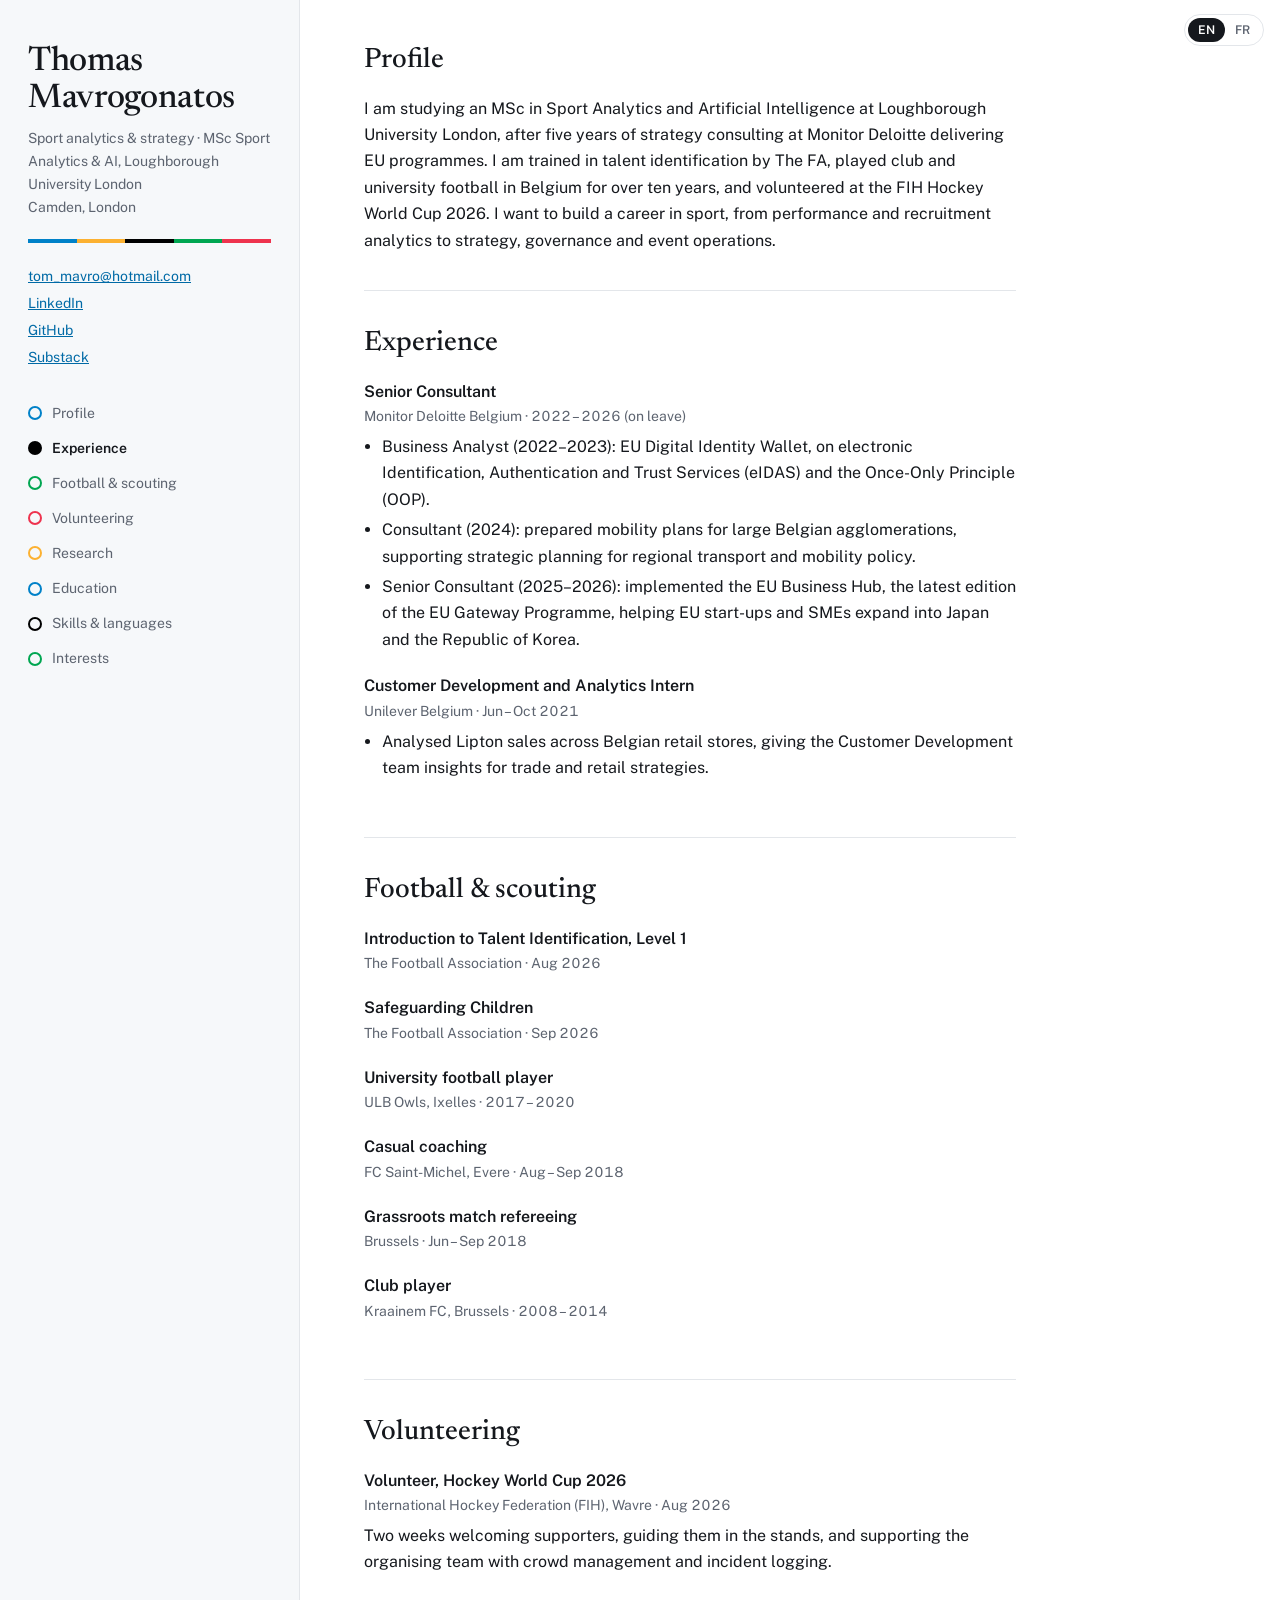
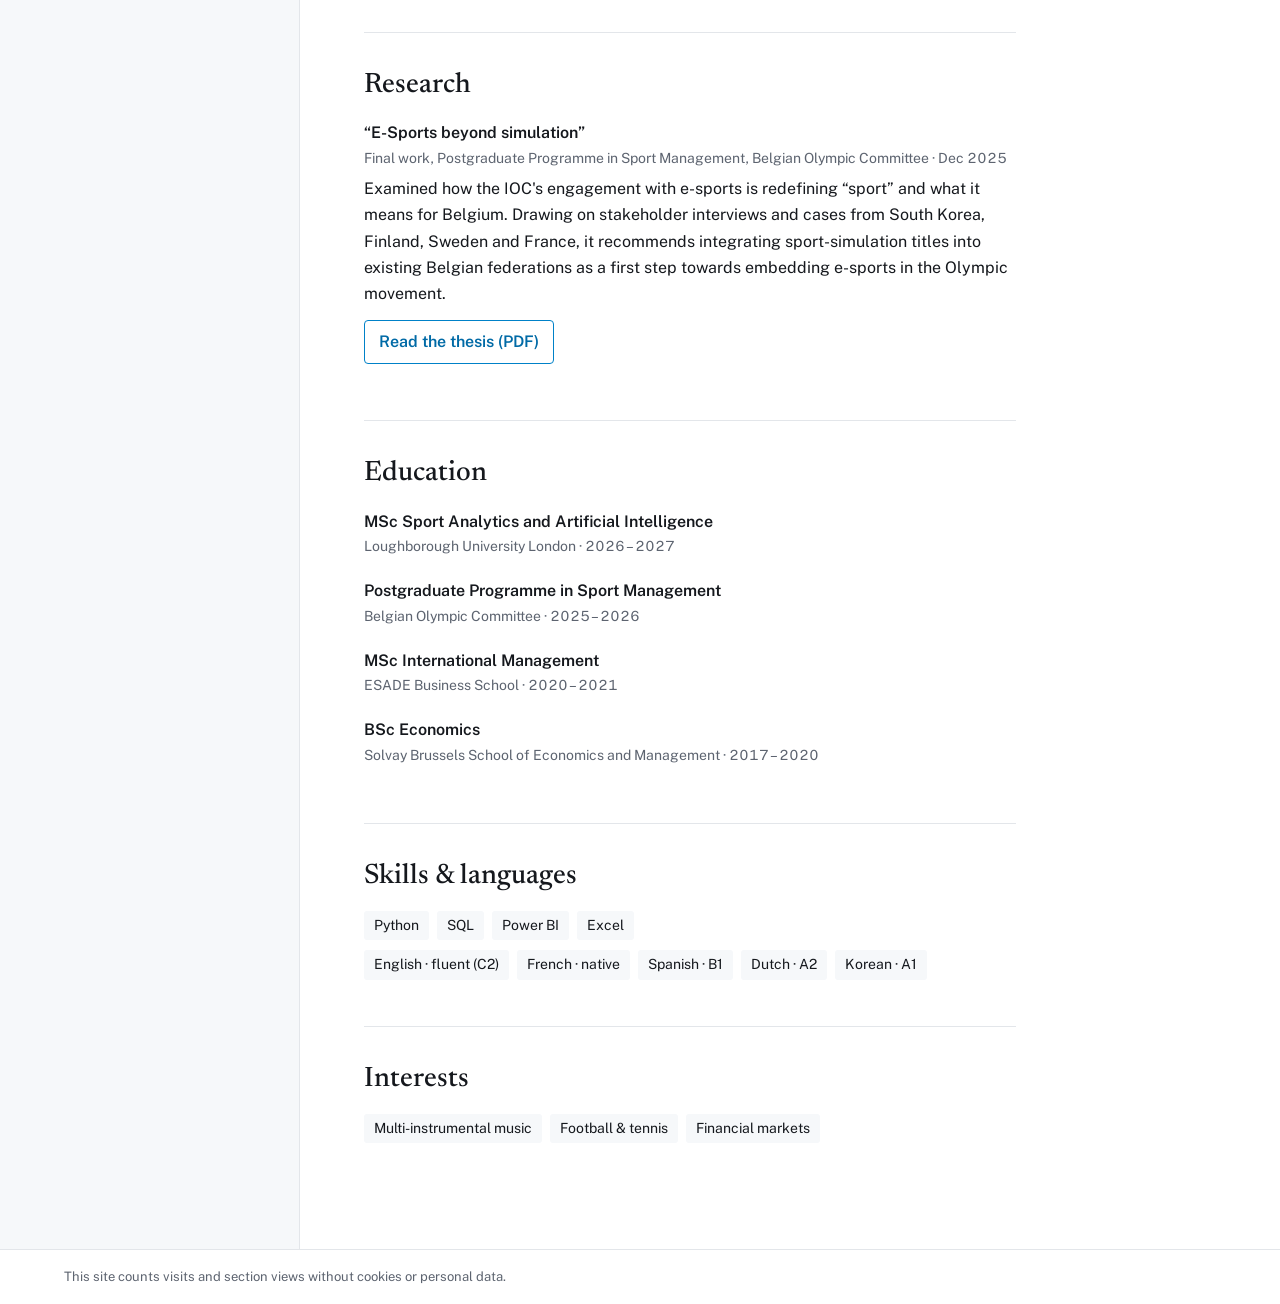
==== index.html @ c2f4b173 "Add personal CV site Co-Authored-By: Claude Opus 5.5 (1M context) <noreply@anthropic.com> Claude-Ses" ====
<!doctype html>
<html lang="en">
<head>
<meta charset="utf-8">
<meta name="viewport" content="width=device-width, initial-scale=1">
<title>Thomas Mavrogonatos</title>
<meta name="description" content="Thomas Mavrogonatos: sport analytics and strategy. MSc Sport Analytics & AI, Loughborough University London.">
<meta name="robots" content="noindex">
<link rel="preconnect" href="https://fonts.googleapis.com">
<link rel="stylesheet" href="https://fonts.googleapis.com/css2?family=Newsreader:opsz,wght@6..72,400;6..72,500&family=Public+Sans:wght@400;600&display=swap">
<link rel="stylesheet" href="styles.css">
<!-- Analytics: cookie-free Umami. -->
<script defer src="https://cloud.umami.is/script.js" data-website-id="fae4f61d-826f-49c5-819a-51157120361e" data-auto-track="false"></script>
</head>
<body>
<div id="app"></div>
<footer class="foot">
  <span id="foot-note"></span>
  <span class="langs" role="group" aria-label="Language">
    <button id="lang-en" data-l="en">EN</button><button id="lang-fr" data-l="fr">FR</button>
  </span>
</footer>
<script src="content.js"></script>
<script src="app.js"></script>
</body>
</html>
---- styles.css ----
/* Layout B "Sidebar": fixed identity + section menu on the left, one scrolling column on the right. */
:root{
  --white:#ffffff; --ink:#15181d; --muted:#5d6470; --line:#e3e6ea; --wash:#f6f8fa;
  --o-blue:#0081C8; --o-yellow:#FCB131; --o-black:#000000; --o-green:#00A651; --o-red:#EE334E;
  --blue-text:#006aa6;
  color-scheme:light;
}
*{box-sizing:border-box}
html{scroll-behavior:smooth}
body{margin:0;background:var(--white);color:var(--ink);font:16px/1.65 "Public Sans",system-ui,sans-serif}
a{color:var(--blue-text)}
:focus-visible{outline:2px solid var(--o-blue);outline-offset:2px}
.rings-bar{display:flex;height:4px;width:100%;margin-bottom:22px}
.rings-bar i{flex:1}
.rings-bar i:nth-child(1){background:var(--o-blue)}.rings-bar i:nth-child(2){background:var(--o-yellow)}
.rings-bar i:nth-child(3){background:var(--o-black)}.rings-bar i:nth-child(4){background:var(--o-green)}.rings-bar i:nth-child(5){background:var(--o-red)}
.chips{display:flex;flex-wrap:wrap;gap:8px;padding:0;margin:0 0 10px;list-style:none}
.chips li{background:var(--wash);border-radius:3px;padding:3px 10px;font-size:14px}
.links{display:flex;flex-direction:column;gap:4px;margin:0 0 28px;padding:0;list-style:none;font-size:14px}
.btn{display:inline-block;padding:8px 14px;border:1px solid var(--o-blue);color:var(--blue-text);border-radius:4px;text-decoration:none;font-weight:600}
.btn:hover{background:var(--o-blue);color:var(--white)}
ul.bul{margin:6px 0 0;padding-left:18px}
ul.bul li{margin:4px 0}

.layout{display:grid;grid-template-columns:300px 1fr;min-height:100vh}
aside{background:var(--wash);border-right:1px solid var(--line)}
.side{position:sticky;top:0;padding:44px 28px}
h1{font:500 34px/1.1 "Newsreader",Georgia,serif;margin:0 0 8px;letter-spacing:-.01em}
.tag{color:var(--muted);font-size:14px;margin:0 0 20px}
nav ol{list-style:none;margin:0;padding:0;display:grid;gap:4px;font-size:14px}
nav a{display:flex;align-items:center;gap:10px;color:var(--muted);text-decoration:none;padding:4px 0}
nav a::before{content:"";width:10px;height:10px;border-radius:50%;border:2px solid var(--c,var(--o-blue));flex:none}
nav a.on{color:var(--ink);font-weight:600}
nav a.on::before{background:var(--c,var(--o-blue))}
main{padding:44px max(16px,clamp(24px,5vw,64px)) 24px;max-width:780px;min-width:0}
section{padding-bottom:36px;margin-bottom:36px;border-bottom:1px solid var(--line);scroll-margin-top:20px}
section:last-child{border-bottom:0}
h2{font:500 28px/1.2 "Newsreader",Georgia,serif;margin:0 0 18px}
.item{margin-bottom:20px}
.it{font-weight:600}
.meta{color:var(--muted);font-size:14px;font-variant-numeric:tabular-nums}
.foot{display:flex;justify-content:space-between;align-items:center;gap:12px;flex-wrap:wrap;border-top:1px solid var(--line);padding:16px max(16px,clamp(24px,5vw,64px));font-size:13px;color:var(--muted)}
.langs{position:fixed;top:14px;right:16px;display:flex;background:var(--white);border:1px solid var(--line);border-radius:999px;padding:3px;z-index:5}
.langs button{font:600 12px/1 "Public Sans",sans-serif;border:0;background:transparent;color:var(--muted);padding:6px 10px;border-radius:999px;cursor:pointer}
.langs button[aria-pressed="true"]{background:var(--ink);color:var(--white)}
@media (max-width:820px){
  .layout{grid-template-columns:1fr}
  aside{border-right:0;border-bottom:1px solid var(--line)}
  .side{position:static;padding:32px 16px 20px}
  nav{display:none}
  main{padding:32px 16px 24px}
}
@media (prefers-reduced-motion:reduce){html{scroll-behavior:auto}}
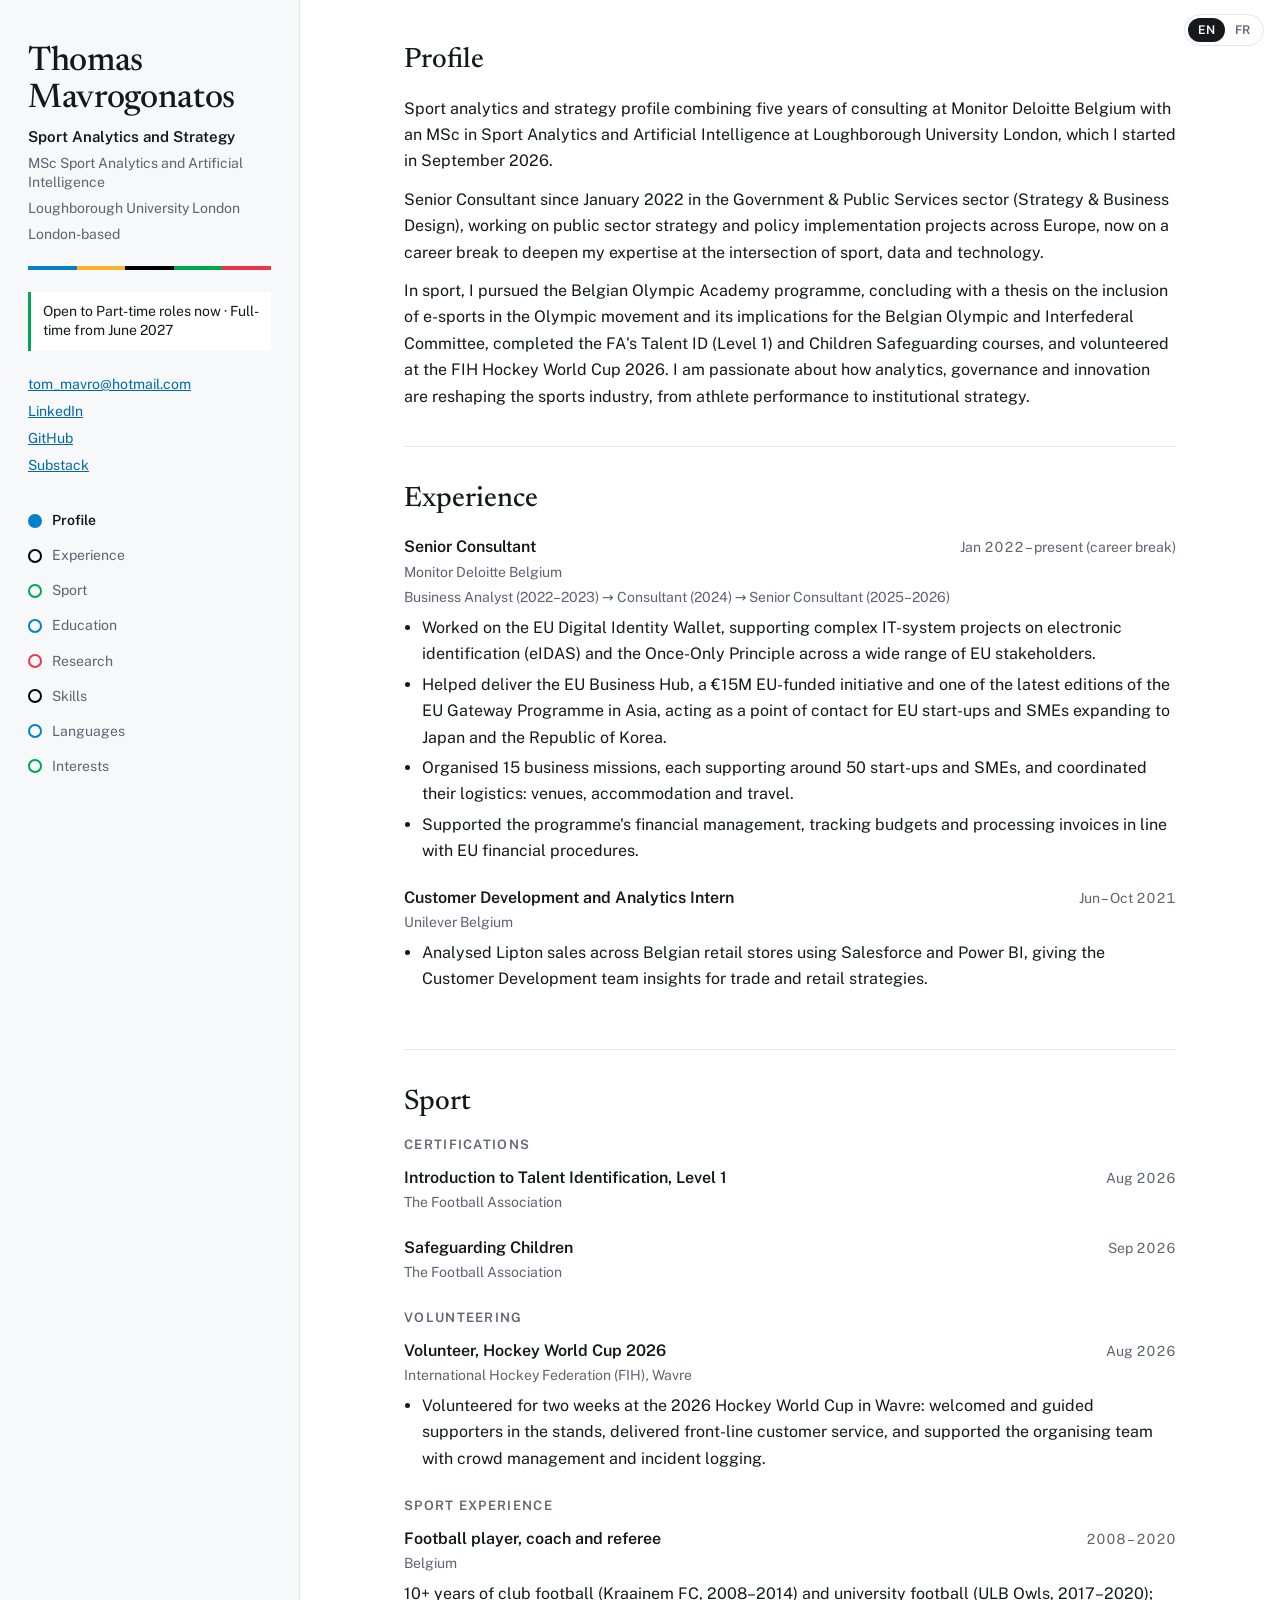
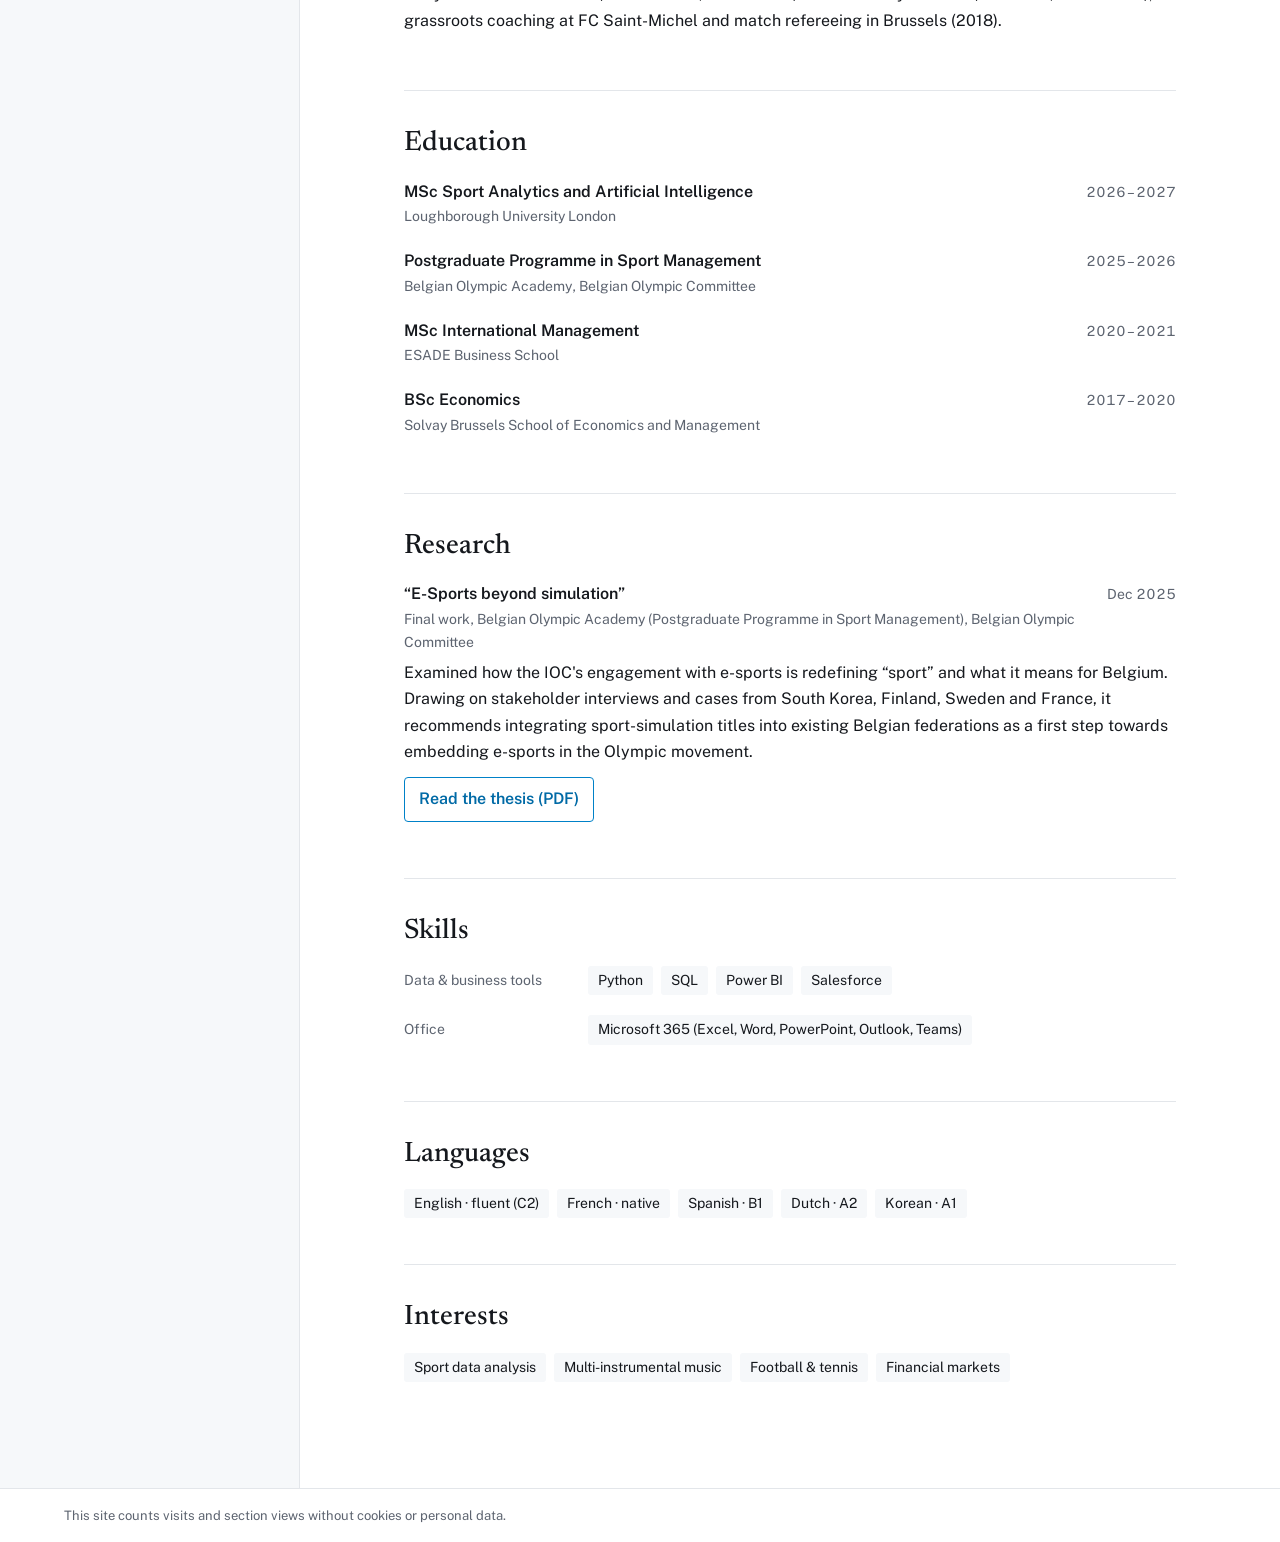
==== commit ec0ab50c: "Bust browser cache for site assets Co-Authored-By: Claude Opus 5.5 (1M context) <noreply@anthropic.c" ====
--- a/index.html
+++ b/index.html
@@ -8,8 +8,14 @@
 <meta name="robots" content="noindex">
 <link rel="preconnect" href="https://fonts.googleapis.com">
 <link rel="stylesheet" href="https://fonts.googleapis.com/css2?family=Newsreader:opsz,wght@6..72,400;6..72,500&family=Public+Sans:wght@400;600&display=swap">
-<link rel="stylesheet" href="styles.css">
+<link rel="stylesheet" href="styles.css?v=20261025">
 <!-- Analytics: cookie-free Umami. -->
+<script>
+  // Visiting with ?me=1 marks this browser as Thomas's own (?me=0 undoes it), so his visits are not counted.
+  try { const m = new URLSearchParams(location.search).get("me");
+    if (m === "1") localStorage.setItem("umami.disabled", "1");
+    if (m === "0") localStorage.removeItem("umami.disabled"); } catch (e) {}
+</script>
 <script defer src="https://cloud.umami.is/script.js" data-website-id="fae4f61d-826f-49c5-819a-51157120361e" data-auto-track="false"></script>
 </head>
 <body>
@@ -20,7 +26,7 @@
     <button id="lang-en" data-l="en">EN</button><button id="lang-fr" data-l="fr">FR</button>
   </span>
 </footer>
-<script src="content.js"></script>
-<script src="app.js"></script>
+<script src="content.js?v=20261025"></script>
+<script src="app.js?v=20261025"></script>
 </body>
 </html>
--- a/styles.css
+++ b/styles.css
@@ -26,13 +26,25 @@
 aside{background:var(--wash);border-right:1px solid var(--line)}
 .side{position:sticky;top:0;padding:44px 28px}
 h1{font:500 34px/1.1 "Newsreader",Georgia,serif;margin:0 0 8px;letter-spacing:-.01em}
-.tag{color:var(--muted);font-size:14px;margin:0 0 20px}
+.tag{list-style:none;padding:0;margin:0 0 22px;display:grid;gap:7px;color:var(--muted);font-size:14px;line-height:1.35}
+.tag li:first-child{color:var(--ink);font-weight:600;font-size:15px}
 nav ol{list-style:none;margin:0;padding:0;display:grid;gap:4px;font-size:14px}
 nav a{display:flex;align-items:center;gap:10px;color:var(--muted);text-decoration:none;padding:4px 0}
 nav a::before{content:"";width:10px;height:10px;border-radius:50%;border:2px solid var(--c,var(--o-blue));flex:none}
 nav a.on{color:var(--ink);font-weight:600}
 nav a.on::before{background:var(--c,var(--o-blue))}
-main{padding:44px max(16px,clamp(24px,5vw,64px)) 24px;max-width:780px;min-width:0}
+main{padding:44px max(16px,clamp(24px,5vw,64px)) 24px;width:100%;max-width:900px;margin:0 auto;min-width:0}
+.para{margin:0 0 12px}
+h3{font:600 13px/1.2 "Public Sans",sans-serif;text-transform:uppercase;letter-spacing:.1em;color:var(--muted);margin:26px 0 12px}
+h2 + h3{margin-top:0}
+.sub{color:var(--muted);font-size:14px;margin-top:2px}
+.chip-row{display:grid;grid-template-columns:170px minmax(0,1fr);gap:8px 14px;align-items:start;margin-bottom:10px}
+.chip-label{font-size:14px;color:var(--muted);padding-top:3px}
+.avail{margin:0 0 22px;padding:10px 12px;border-left:3px solid var(--o-green);background:var(--white);font-size:14px;line-height:1.4}
+.para:last-child{margin-bottom:0}
+.links .soon{color:var(--muted);opacity:.7}
+.item .head{display:grid;grid-template-columns:minmax(0,1fr) auto;gap:4px 20px;align-items:start}
+.item .date{color:var(--muted);font-size:14px;white-space:nowrap;text-align:right;font-variant-numeric:tabular-nums;padding-top:2px}
 section{padding-bottom:36px;margin-bottom:36px;border-bottom:1px solid var(--line);scroll-margin-top:20px}
 section:last-child{border-bottom:0}
 h2{font:500 28px/1.2 "Newsreader",Georgia,serif;margin:0 0 18px}
@@ -49,5 +61,8 @@
   .side{position:static;padding:32px 16px 20px}
   nav{display:none}
   main{padding:32px 16px 24px}
+  .item .head{grid-template-columns:1fr}
+  .chip-row{grid-template-columns:1fr}
+  .item .date{text-align:left;padding-top:0}
 }
 @media (prefers-reduced-motion:reduce){html{scroll-behavior:auto}}
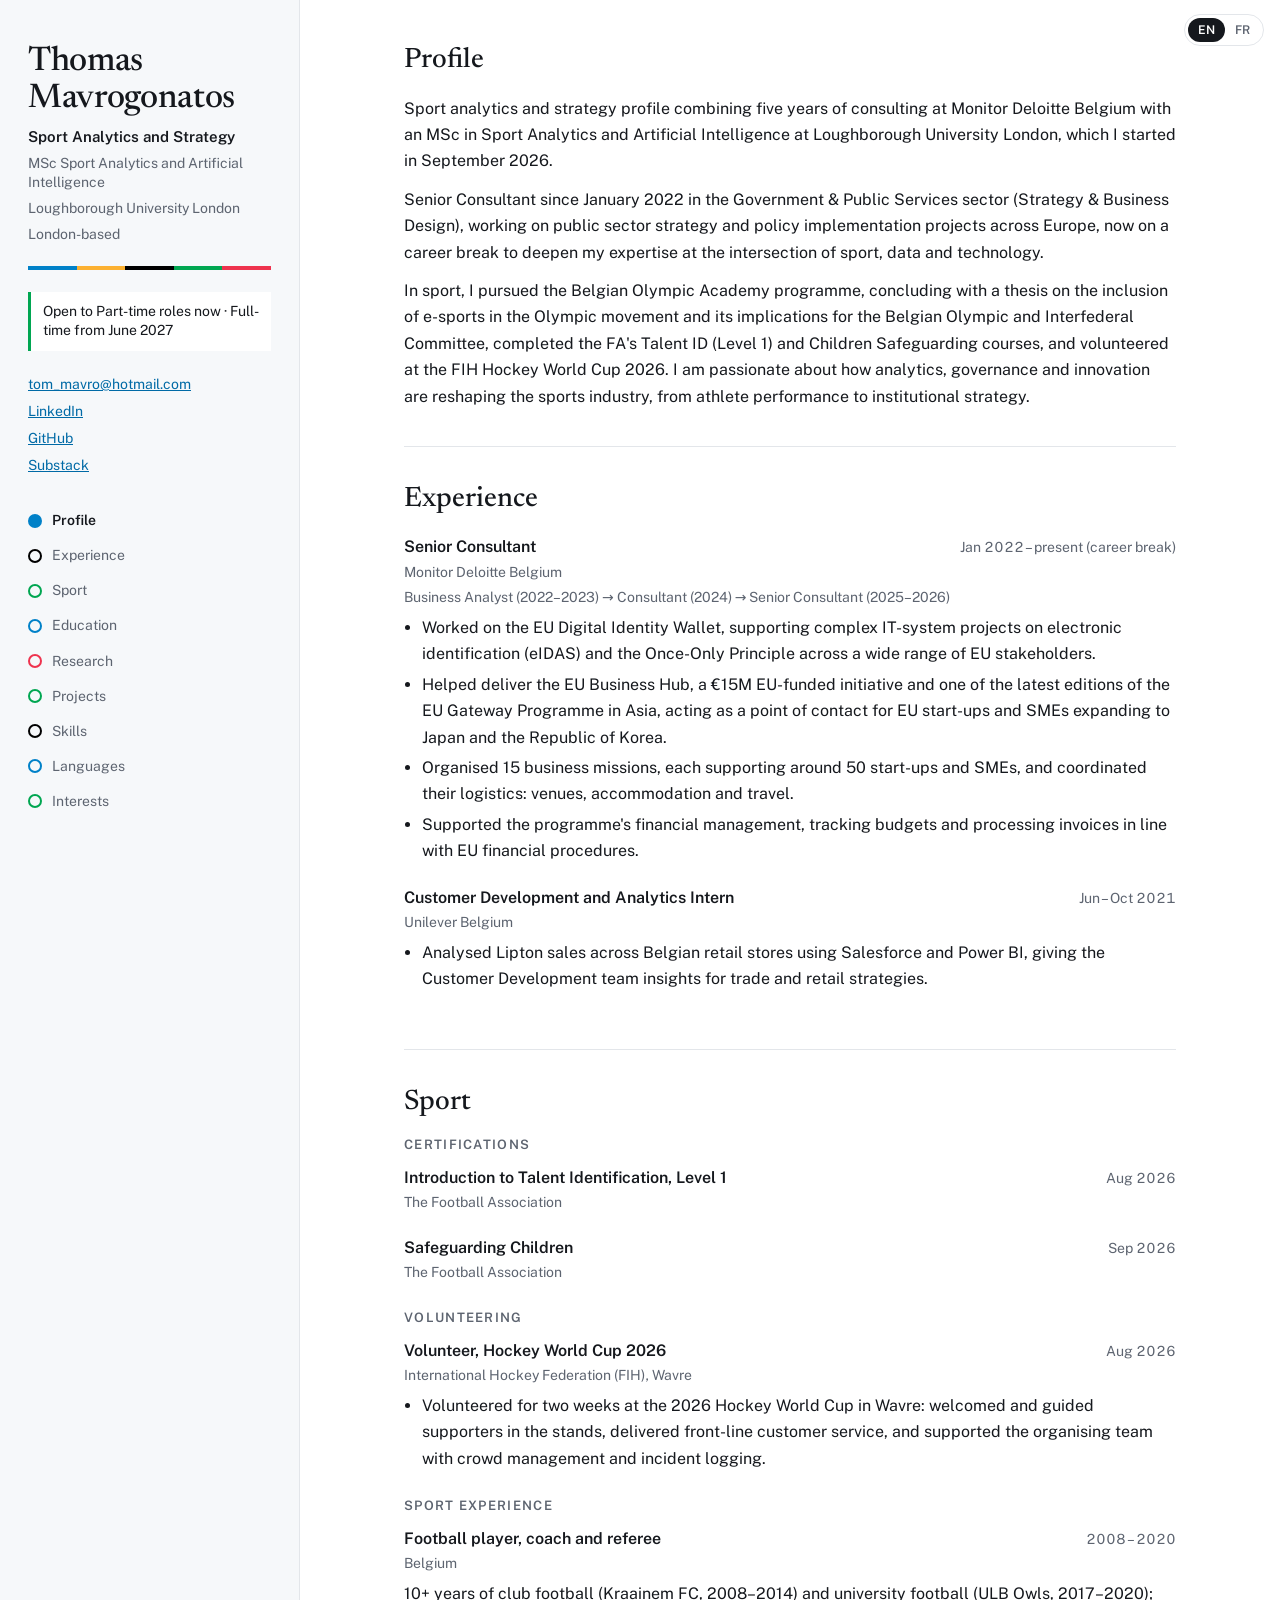
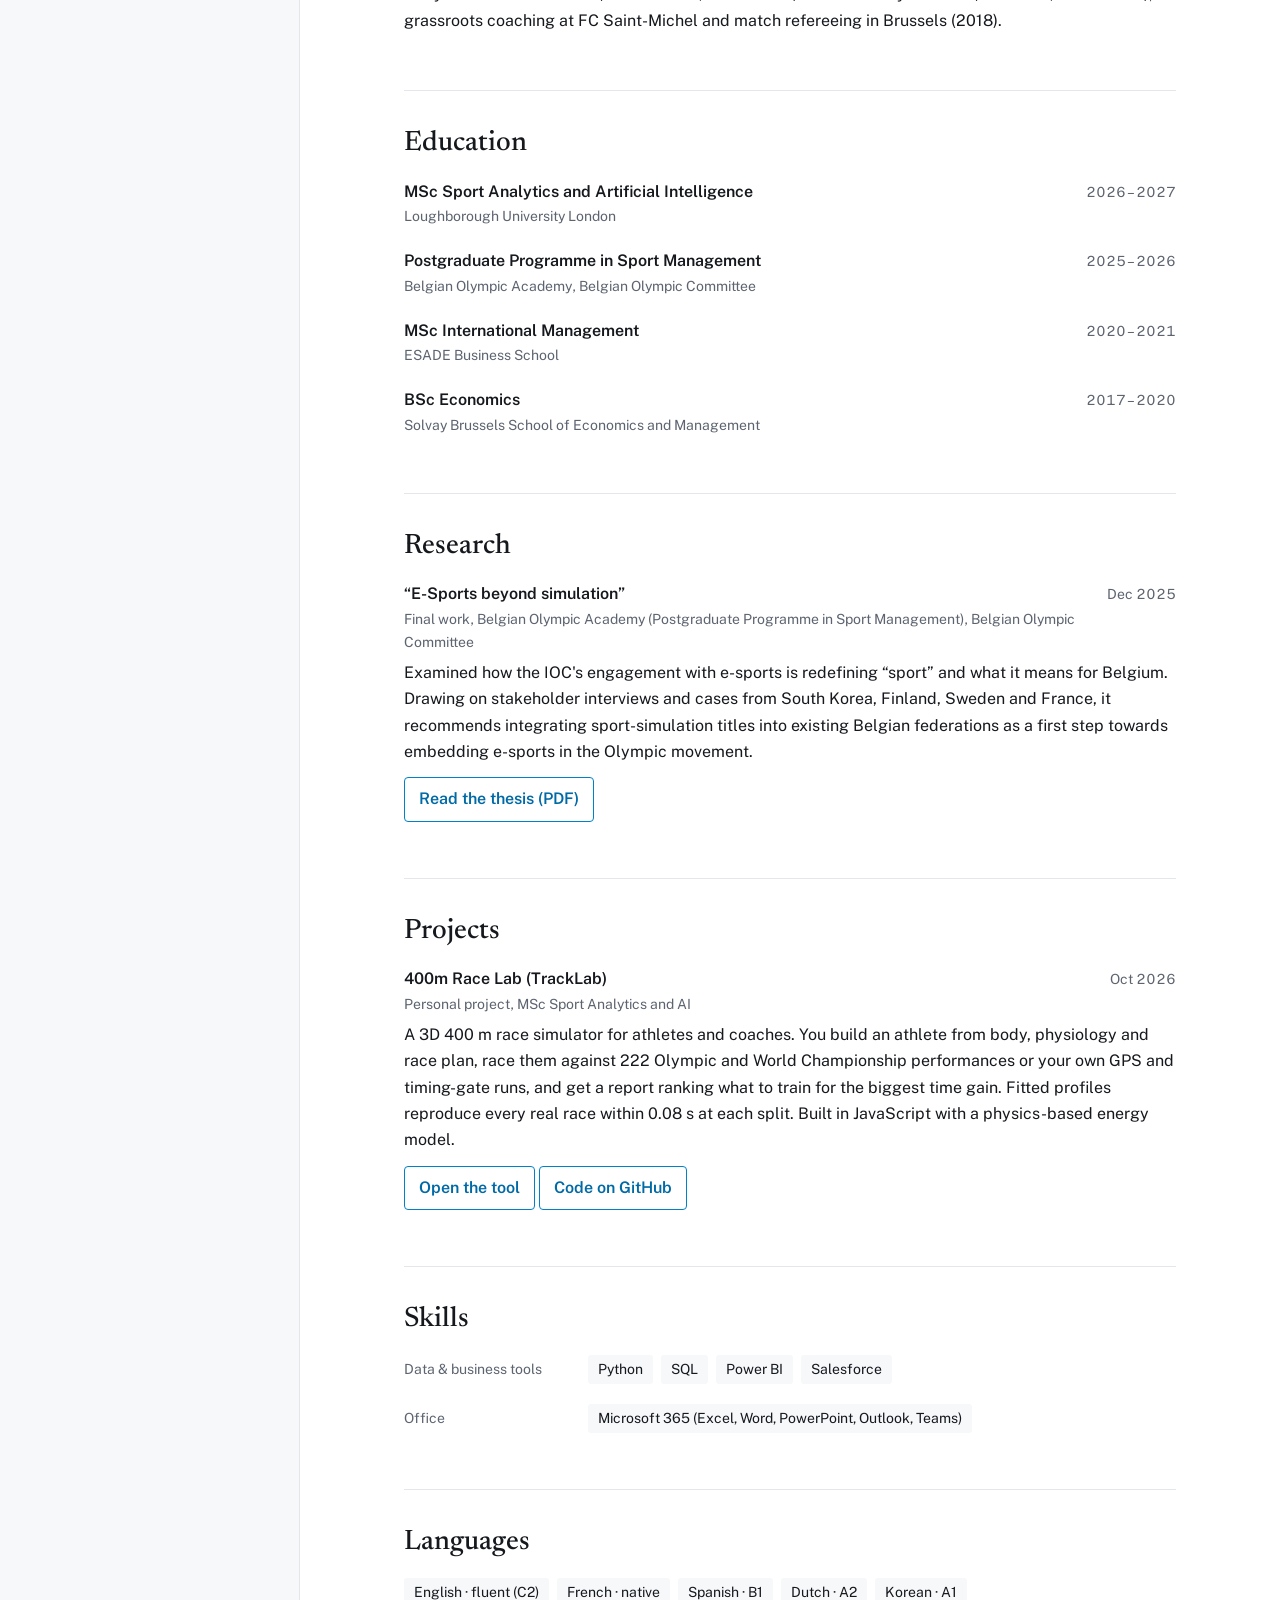
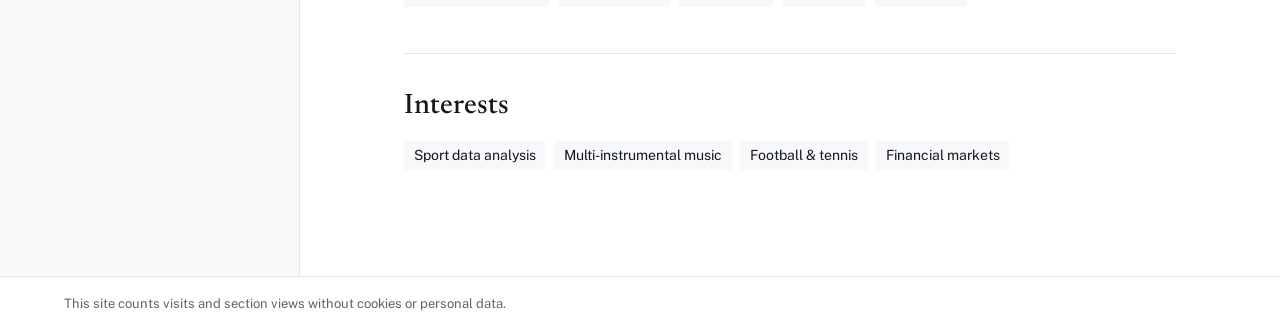
==== commit 0fbda86c: "Add Projects section with TrackLab Bilingual Projects section after Research, with links to the live" ====
--- a/index.html
+++ b/index.html
@@ -8,7 +8,7 @@
 <meta name="robots" content="noindex">
 <link rel="preconnect" href="https://fonts.googleapis.com">
 <link rel="stylesheet" href="https://fonts.googleapis.com/css2?family=Newsreader:opsz,wght@6..72,400;6..72,500&family=Public+Sans:wght@400;600&display=swap">
-<link rel="stylesheet" href="styles.css?v=20261025">
+<link rel="stylesheet" href="styles.css?v=20261025b">
 <!-- Analytics: cookie-free Umami. -->
 <script>
   // Visiting with ?me=1 marks this browser as Thomas's own (?me=0 undoes it), so his visits are not counted.
@@ -26,7 +26,7 @@
     <button id="lang-en" data-l="en">EN</button><button id="lang-fr" data-l="fr">FR</button>
   </span>
 </footer>
-<script src="content.js?v=20261025"></script>
-<script src="app.js?v=20261025"></script>
+<script src="content.js?v=20261025b"></script>
+<script src="app.js?v=20261025b"></script>
 </body>
 </html>
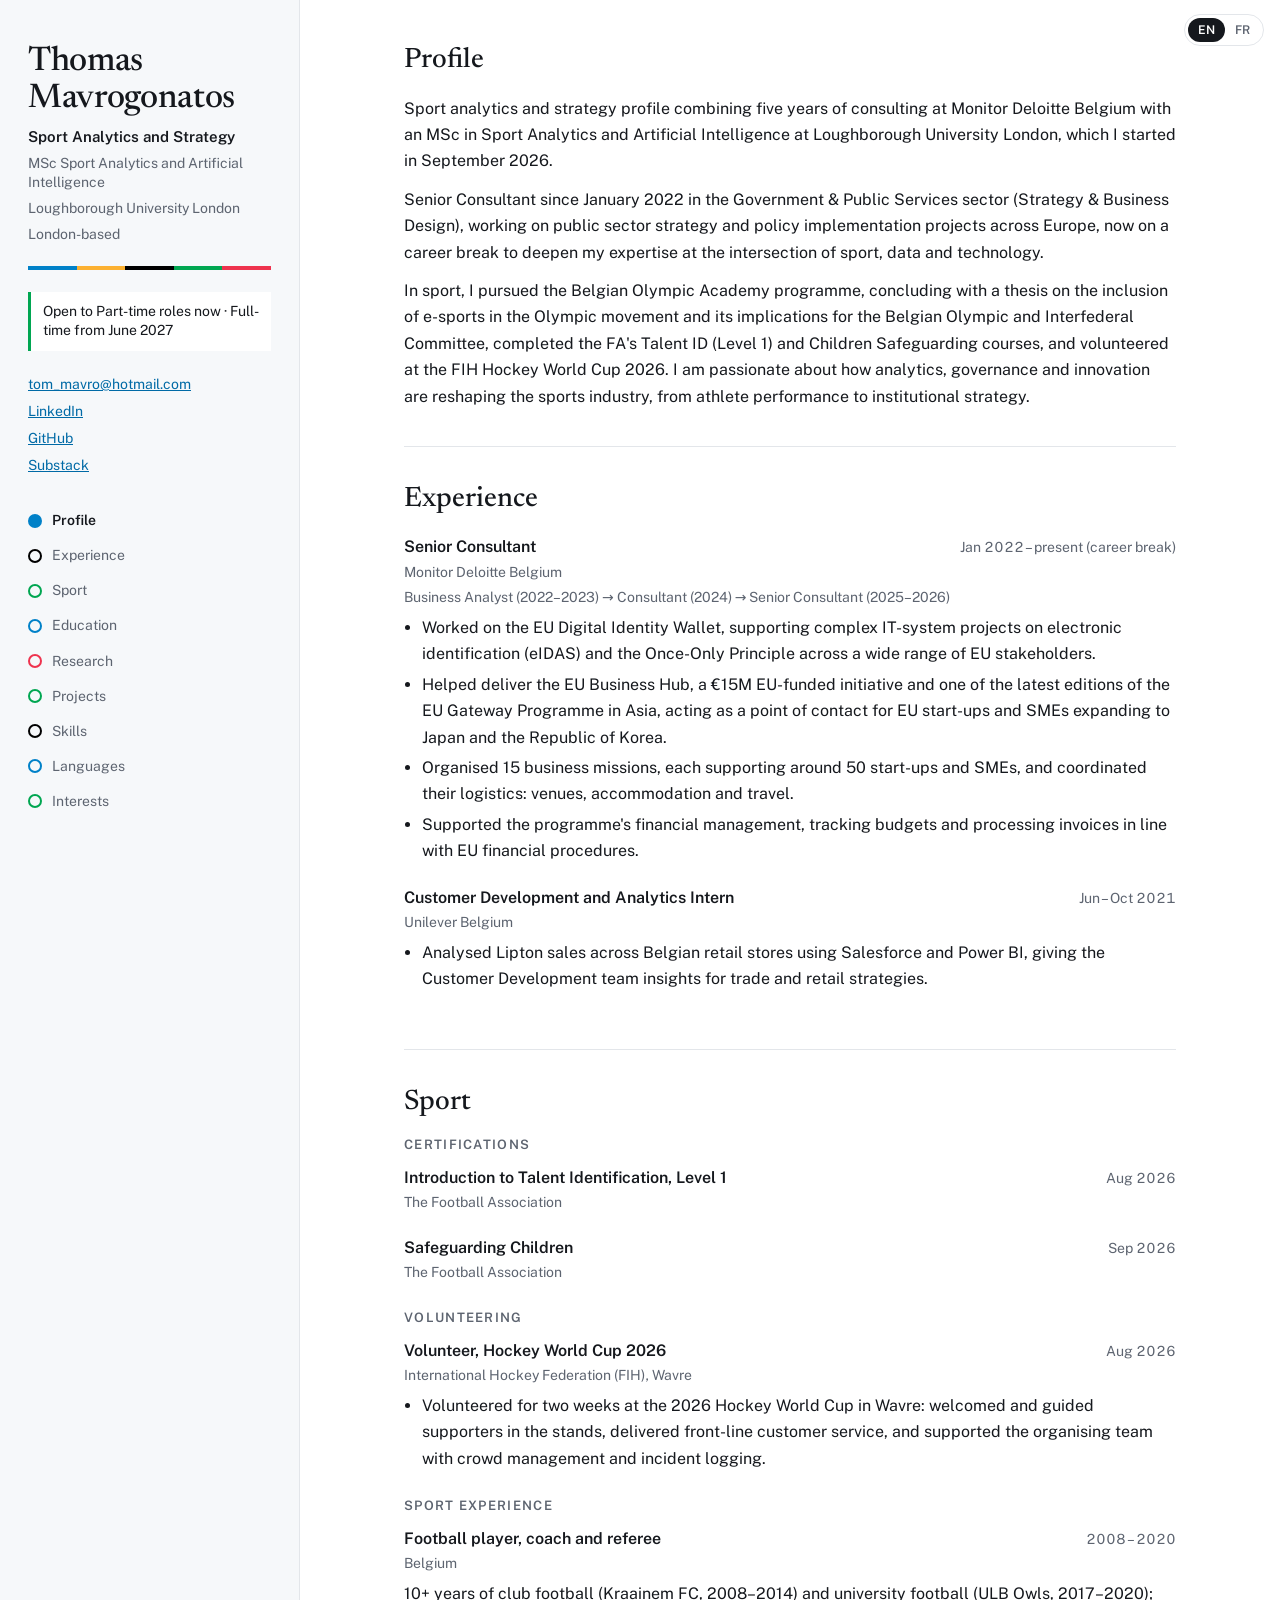
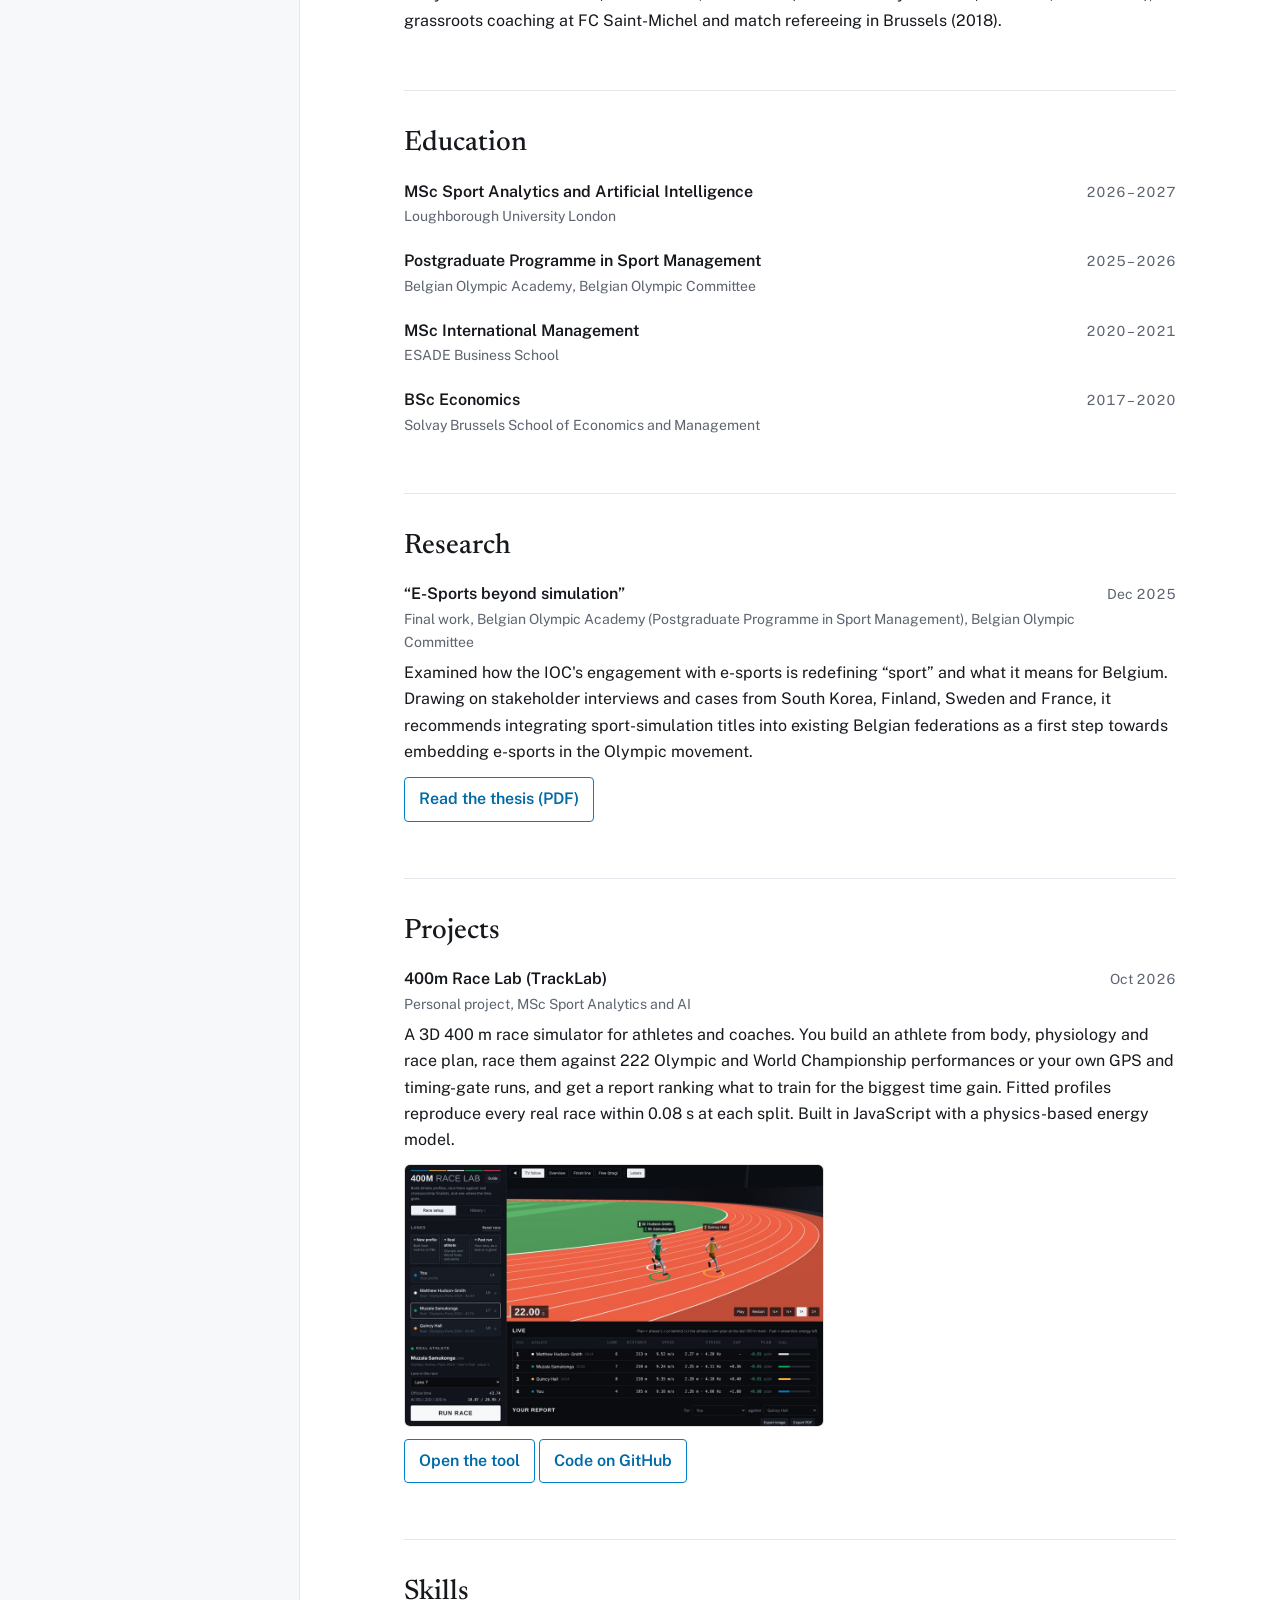
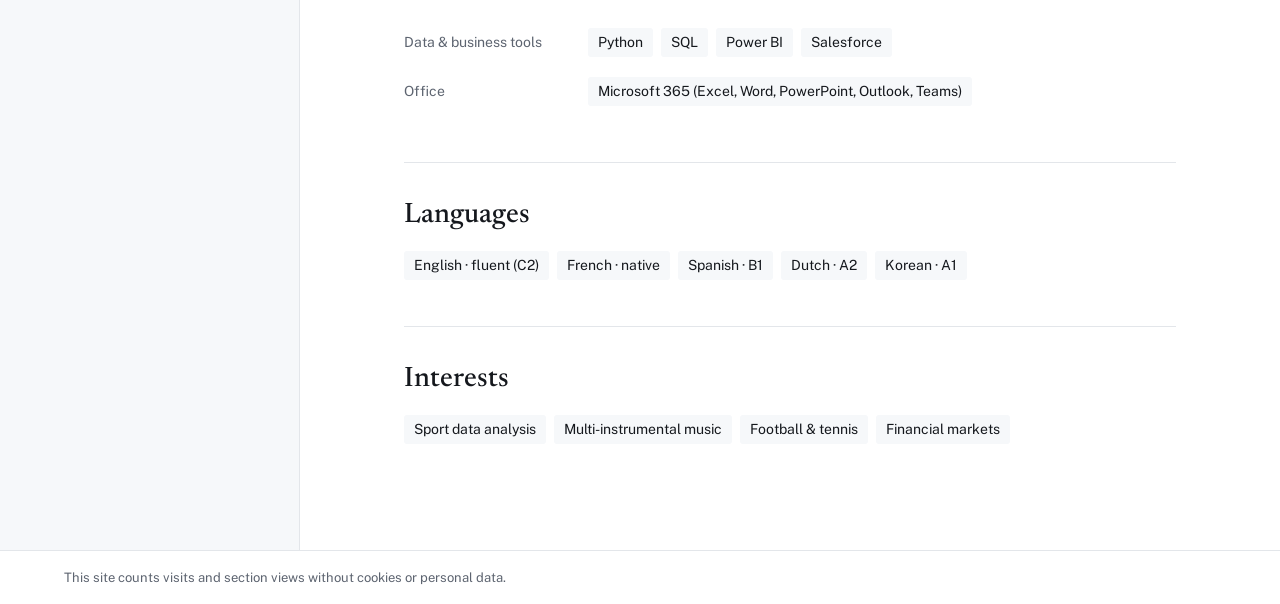
==== commit e21e7e5c: "Add a small Race Lab screenshot to the Projects entry Co-Authored-By: Claude Opus 5.5 (1M context) <" ====
--- a/index.html
+++ b/index.html
@@ -8,7 +8,7 @@
 <meta name="robots" content="noindex">
 <link rel="preconnect" href="https://fonts.googleapis.com">
 <link rel="stylesheet" href="https://fonts.googleapis.com/css2?family=Newsreader:opsz,wght@6..72,400;6..72,500&family=Public+Sans:wght@400;600&display=swap">
-<link rel="stylesheet" href="styles.css?v=20261025b">
+<link rel="stylesheet" href="styles.css?v=20261025c">
 <!-- Analytics: cookie-free Umami. -->
 <script>
   // Visiting with ?me=1 marks this browser as Thomas's own (?me=0 undoes it), so his visits are not counted.
@@ -26,7 +26,7 @@
     <button id="lang-en" data-l="en">EN</button><button id="lang-fr" data-l="fr">FR</button>
   </span>
 </footer>
-<script src="content.js?v=20261025b"></script>
-<script src="app.js?v=20261025b"></script>
+<script src="content.js?v=20261025c"></script>
+<script src="app.js?v=20261025c"></script>
 </body>
 </html>
--- a/styles.css
+++ b/styles.css
@@ -66,3 +66,6 @@
   .item .date{text-align:left;padding-top:0}
 }
 @media (prefers-reduced-motion:reduce){html{scroll-behavior:auto}}
+
+.shot { display: block; margin: 10px 0 0; max-width: 420px; }
+.shot img { display: block; width: 100%; height: auto; border-radius: 6px; border: 1px solid rgba(0,0,0,.12); }
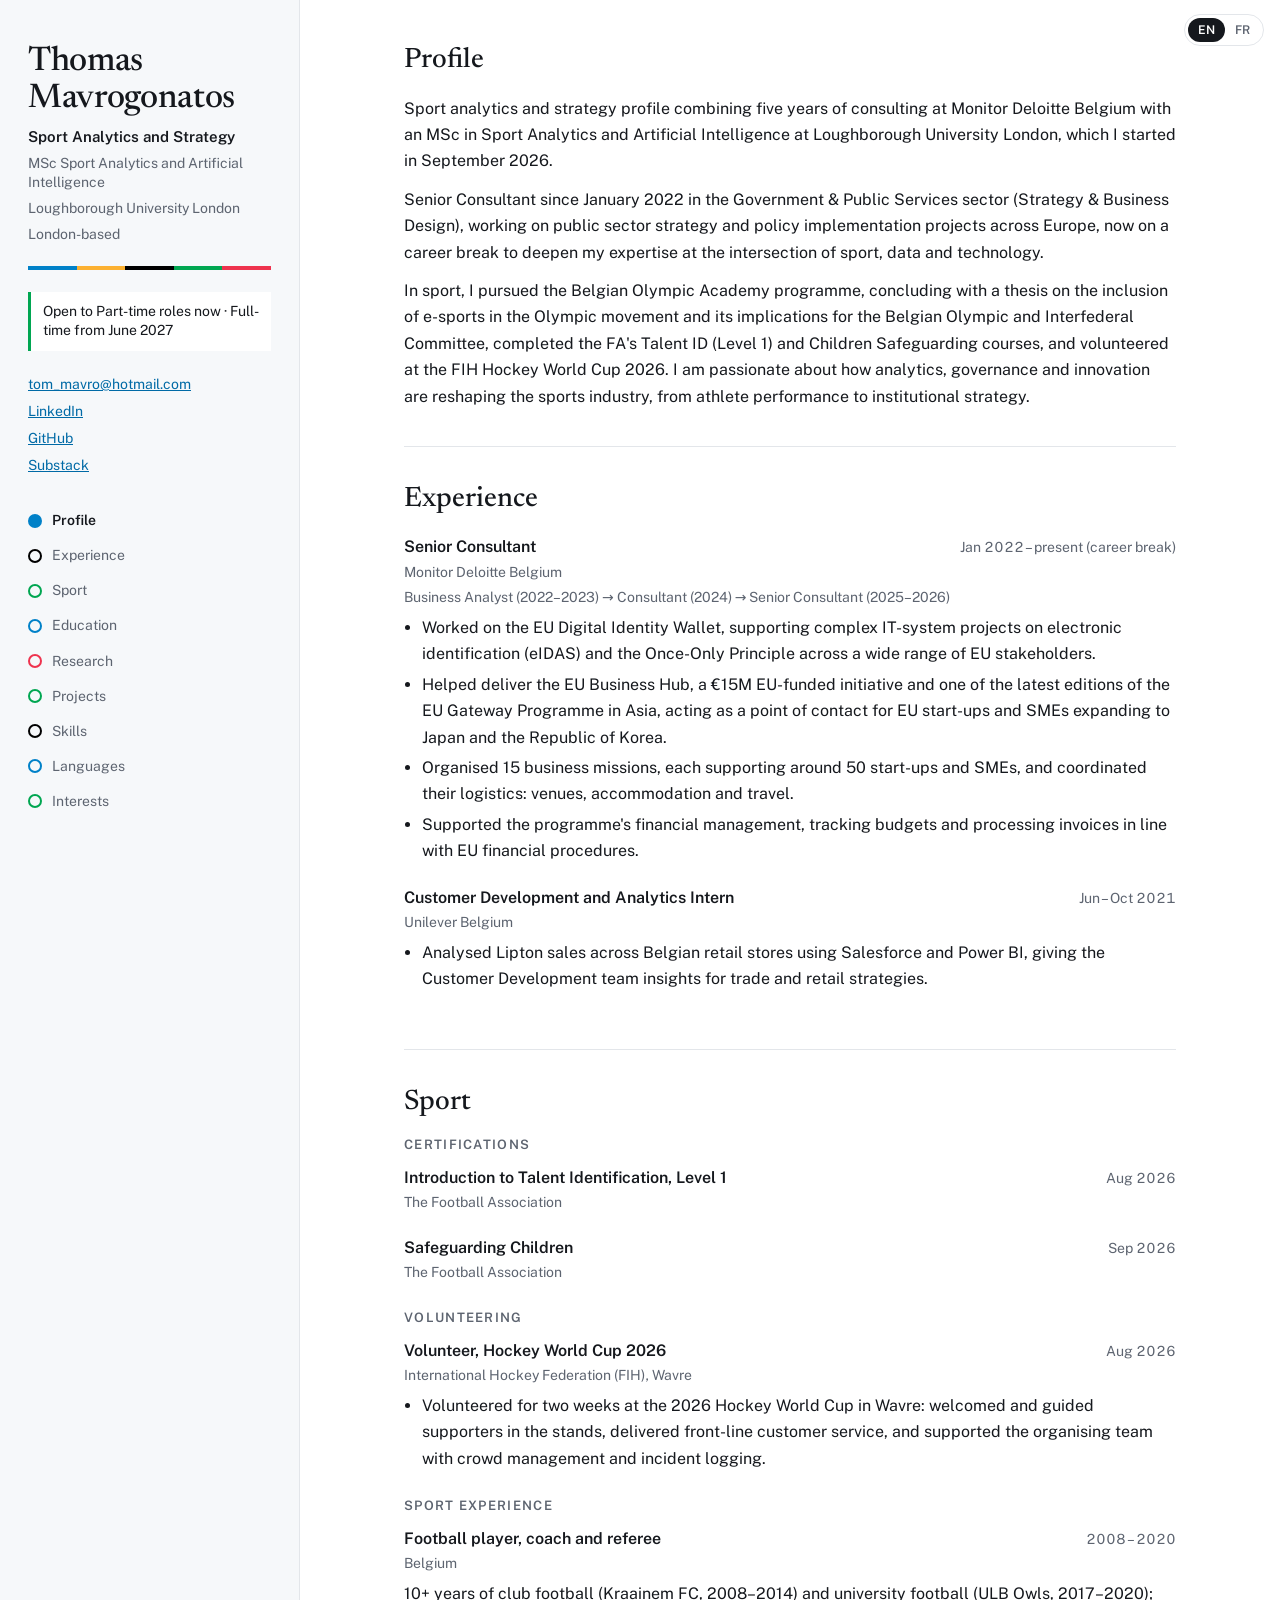
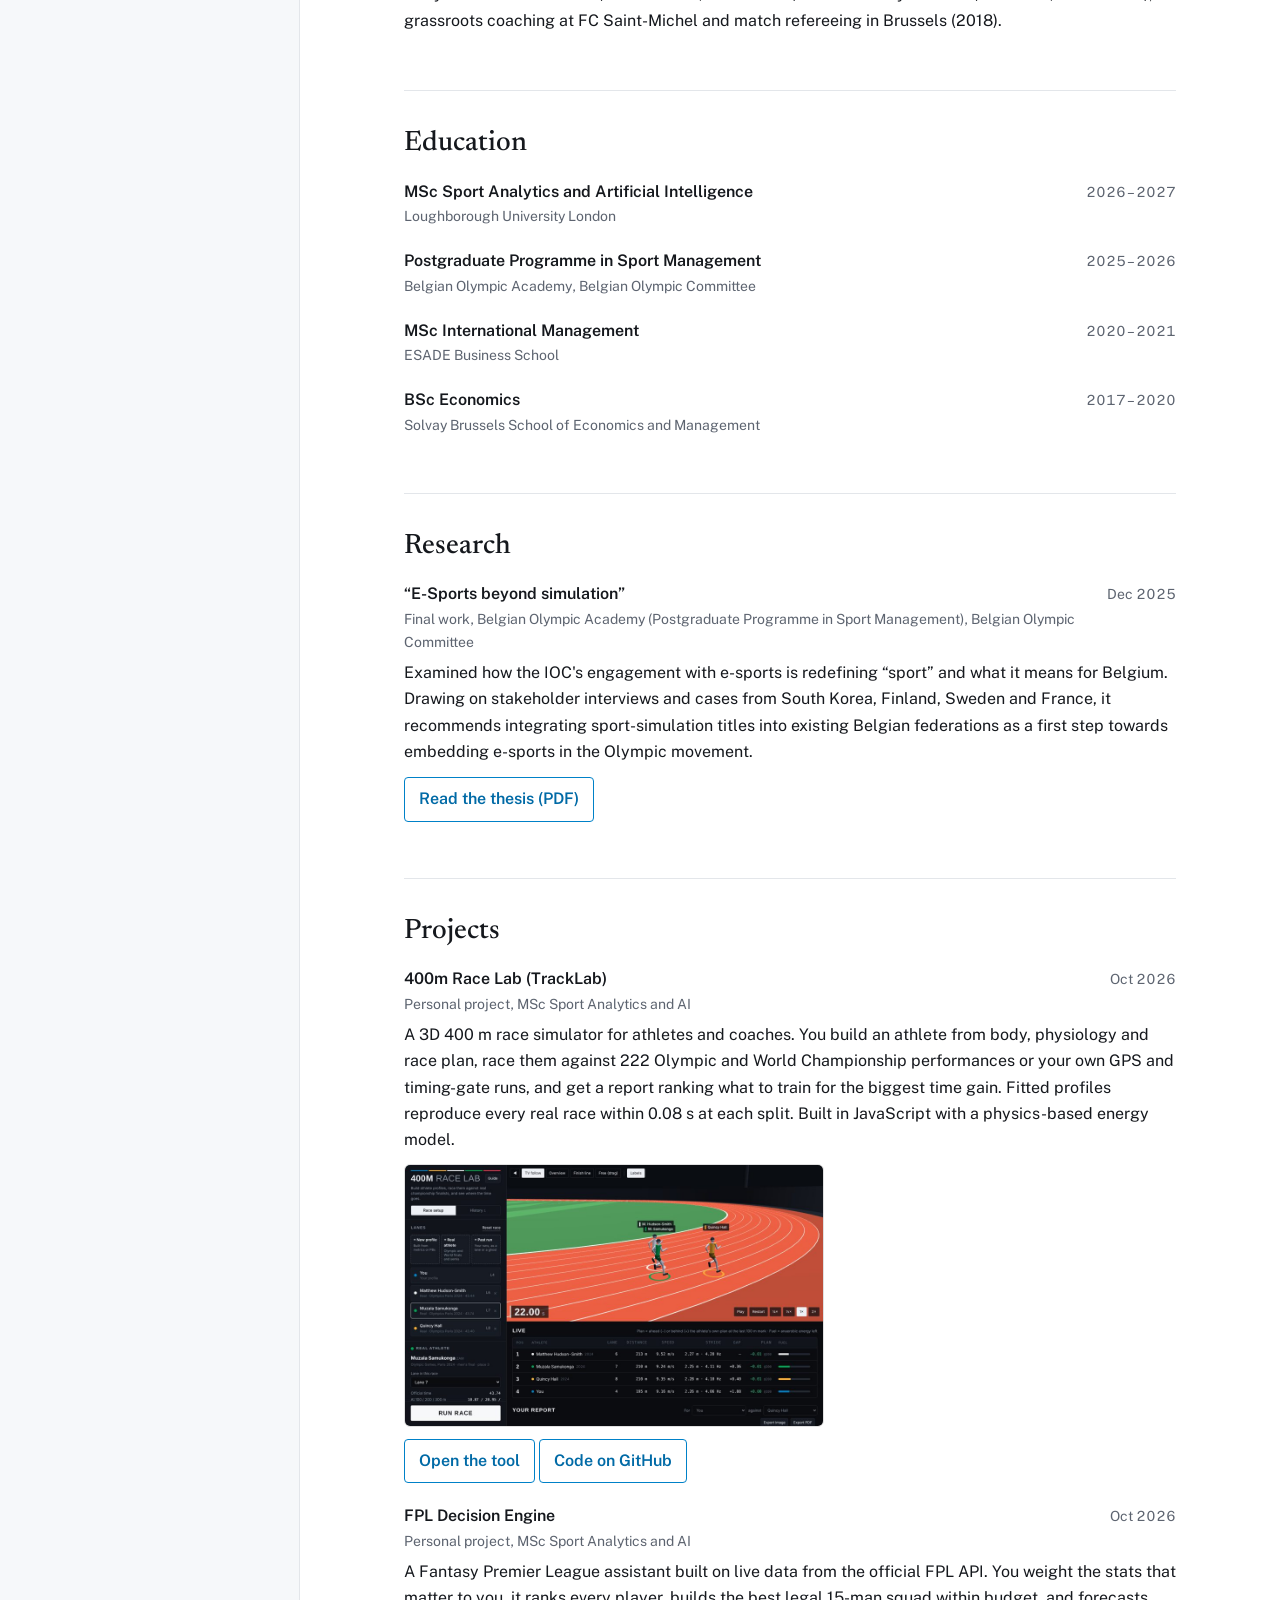
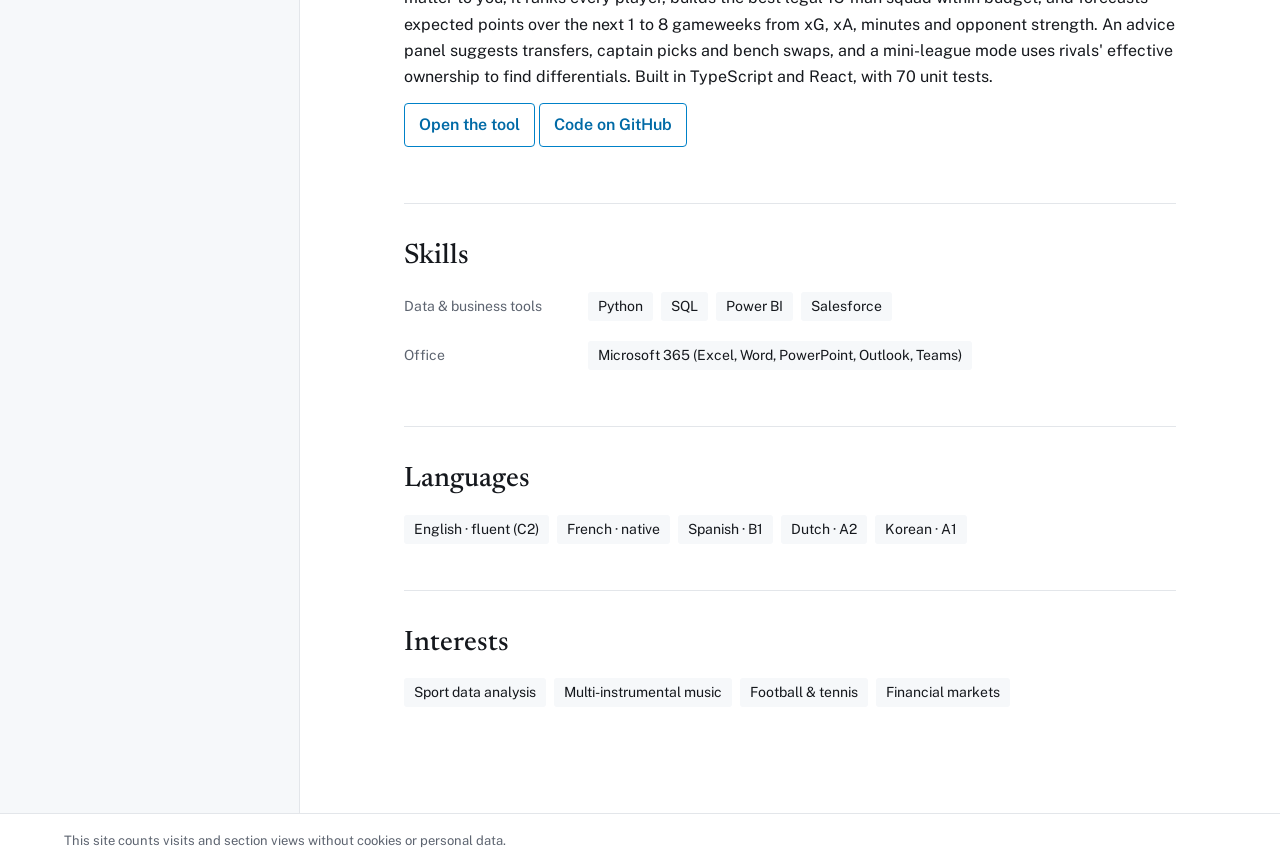
==== commit b504b8d9: "Add FPL Decision Engine to Projects and profile README Co-Authored-By: Claude Opus 5.5 <noreply@anth" ====
--- a/index.html
+++ b/index.html
@@ -8,7 +8,7 @@
 <meta name="robots" content="noindex">
 <link rel="preconnect" href="https://fonts.googleapis.com">
 <link rel="stylesheet" href="https://fonts.googleapis.com/css2?family=Newsreader:opsz,wght@6..72,400;6..72,500&family=Public+Sans:wght@400;600&display=swap">
-<link rel="stylesheet" href="styles.css?v=20261025c">
+<link rel="stylesheet" href="styles.css?v=20261030a">
 <!-- Analytics: cookie-free Umami. -->
 <script>
   // Visiting with ?me=1 marks this browser as Thomas's own (?me=0 undoes it), so his visits are not counted.
@@ -26,7 +26,7 @@
     <button id="lang-en" data-l="en">EN</button><button id="lang-fr" data-l="fr">FR</button>
   </span>
 </footer>
-<script src="content.js?v=20261025c"></script>
-<script src="app.js?v=20261025c"></script>
+<script src="content.js?v=20261030a"></script>
+<script src="app.js?v=20261030a"></script>
 </body>
 </html>
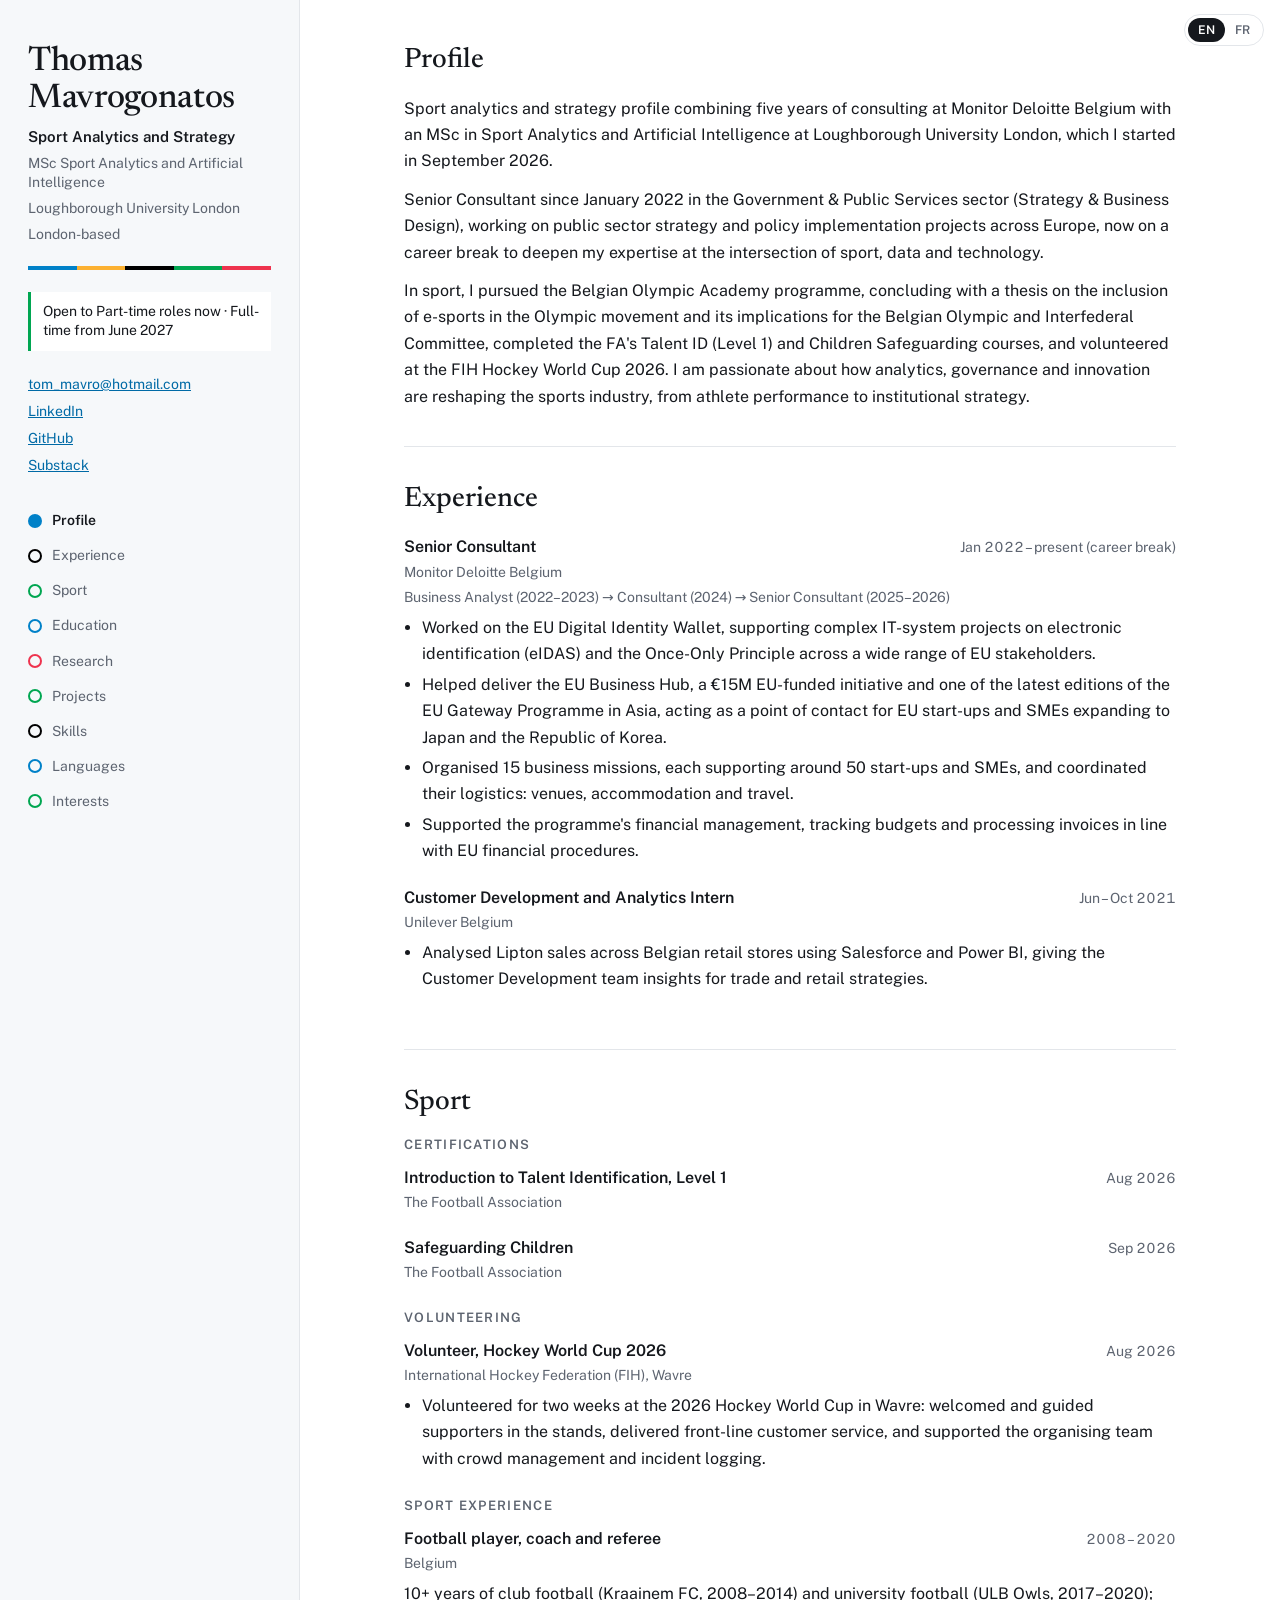
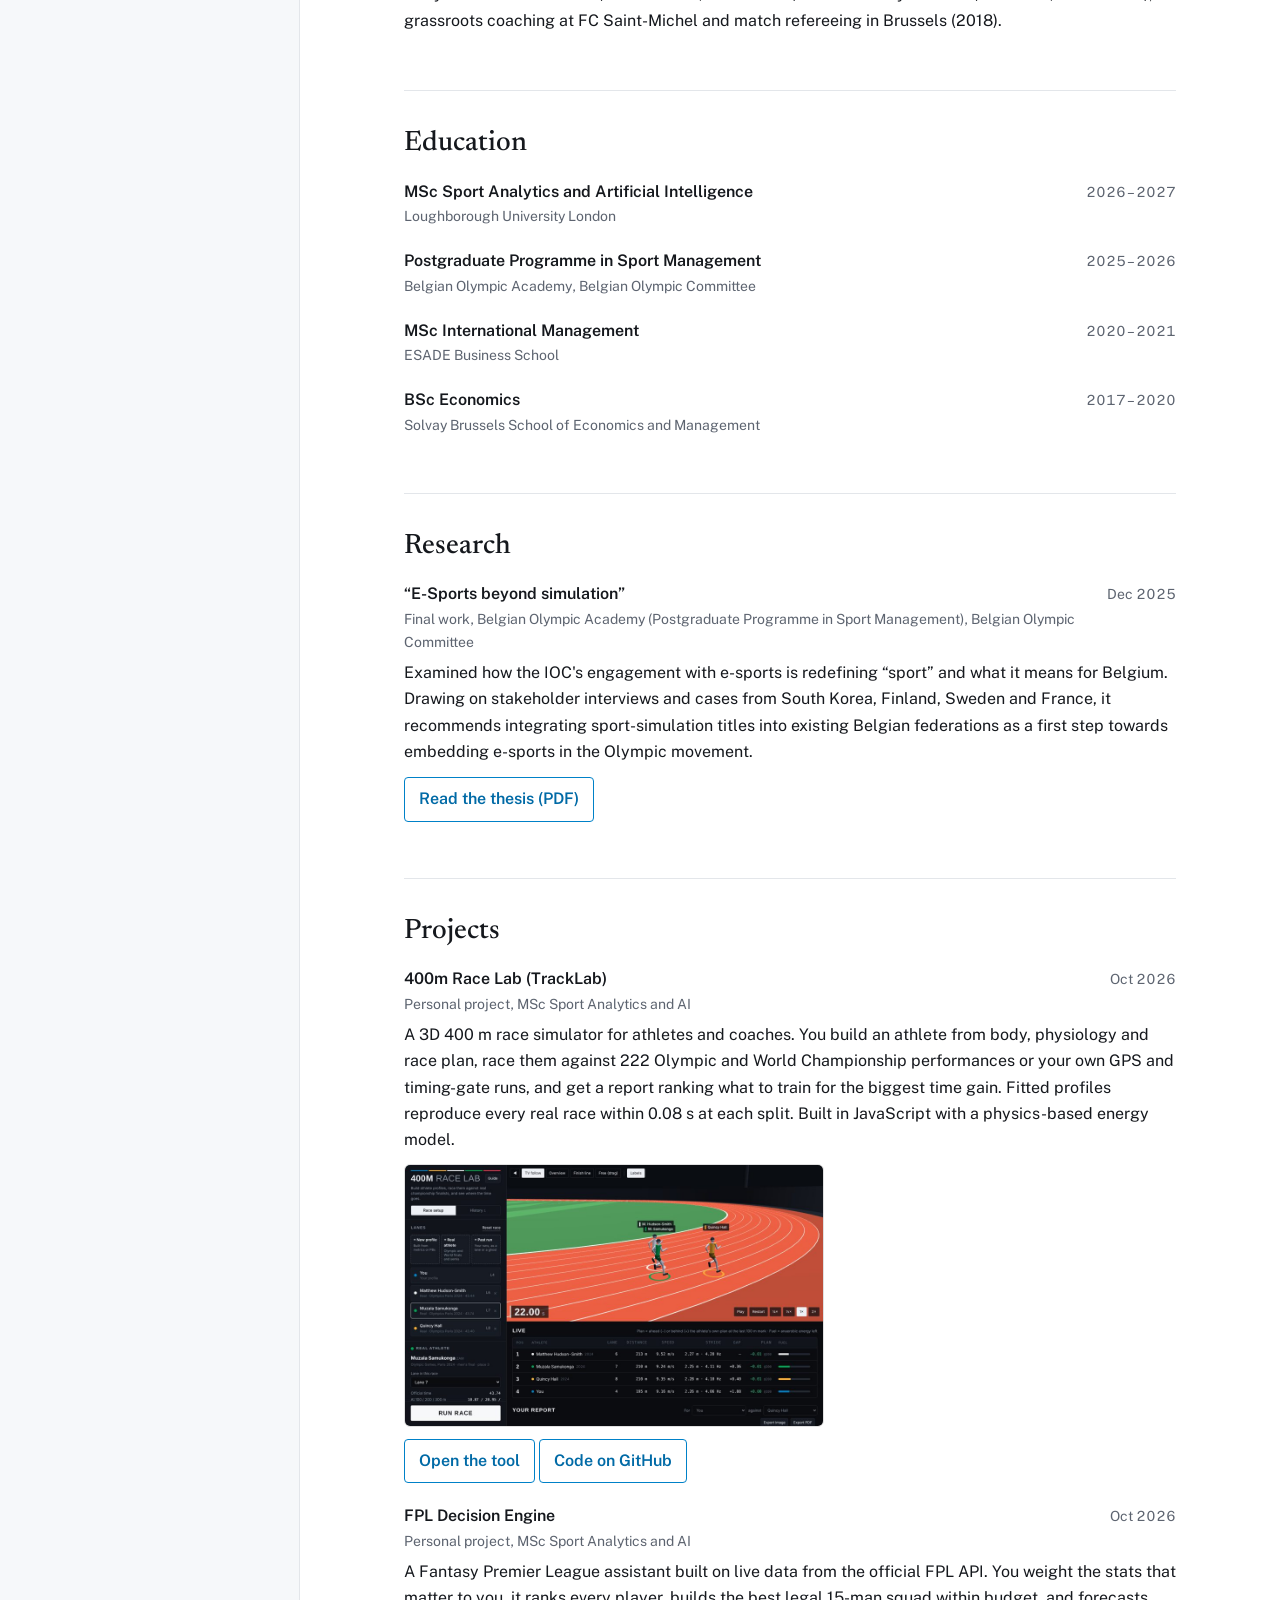
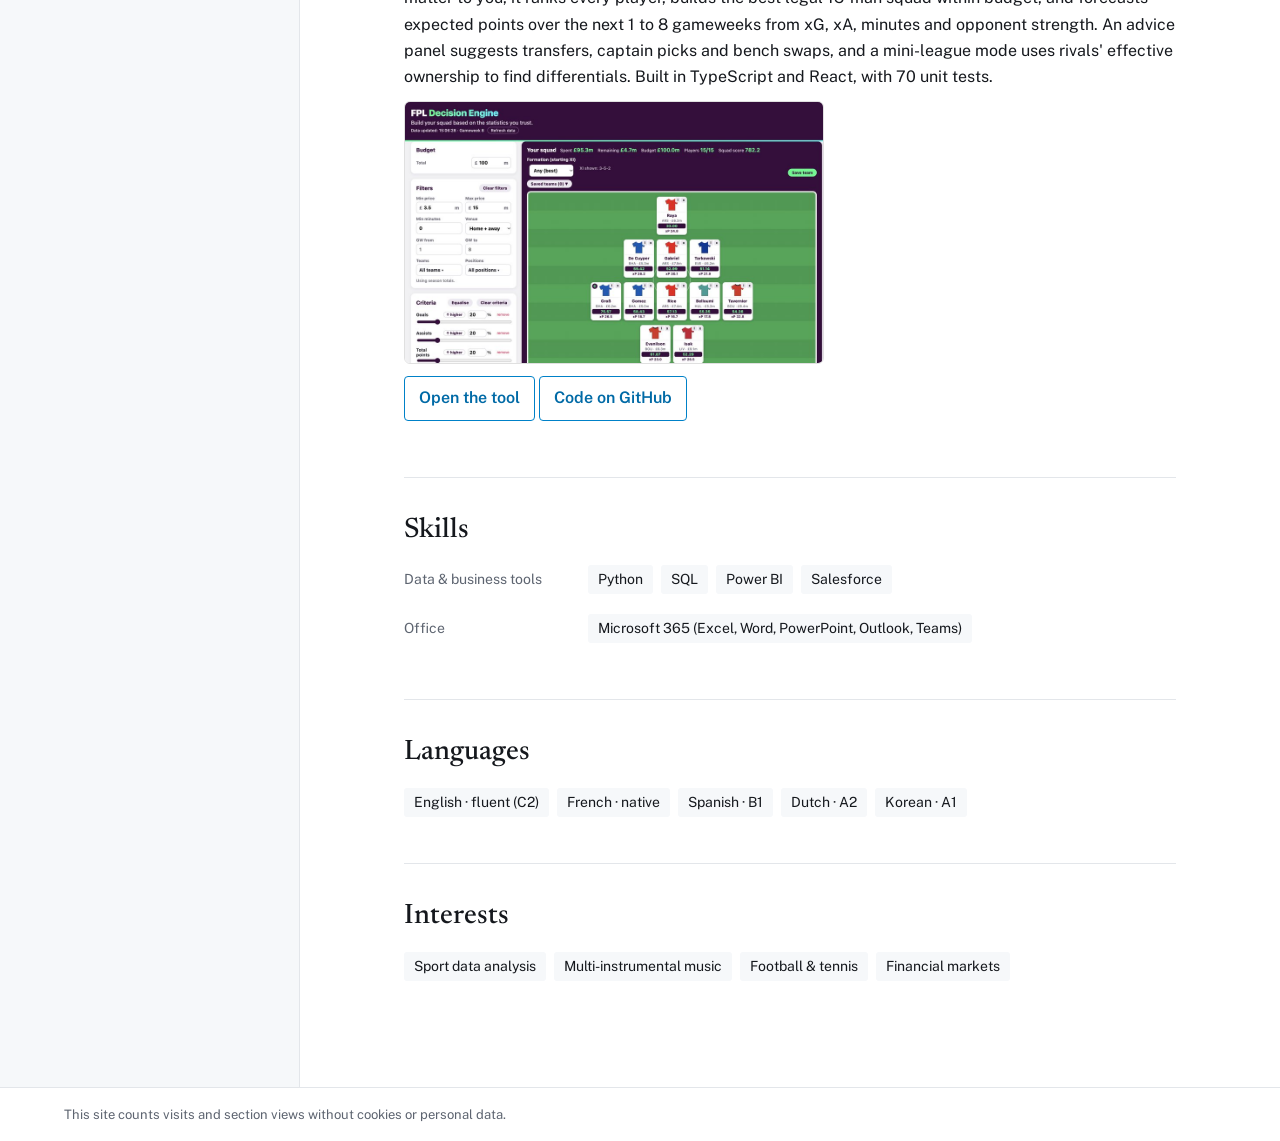
==== commit f6627b1e: "Add an FPL Decision Engine screenshot to the Projects entry Co-Authored-By: Claude Opus 5.5 <noreply" ====
--- a/index.html
+++ b/index.html
@@ -8,7 +8,7 @@
 <meta name="robots" content="noindex">
 <link rel="preconnect" href="https://fonts.googleapis.com">
 <link rel="stylesheet" href="https://fonts.googleapis.com/css2?family=Newsreader:opsz,wght@6..72,400;6..72,500&family=Public+Sans:wght@400;600&display=swap">
-<link rel="stylesheet" href="styles.css?v=20261030a">
+<link rel="stylesheet" href="styles.css?v=20261030b">
 <!-- Analytics: cookie-free Umami. -->
 <script>
   // Visiting with ?me=1 marks this browser as Thomas's own (?me=0 undoes it), so his visits are not counted.
@@ -26,7 +26,7 @@
     <button id="lang-en" data-l="en">EN</button><button id="lang-fr" data-l="fr">FR</button>
   </span>
 </footer>
-<script src="content.js?v=20261030a"></script>
-<script src="app.js?v=20261030a"></script>
+<script src="content.js?v=20261030b"></script>
+<script src="app.js?v=20261030b"></script>
 </body>
 </html>
